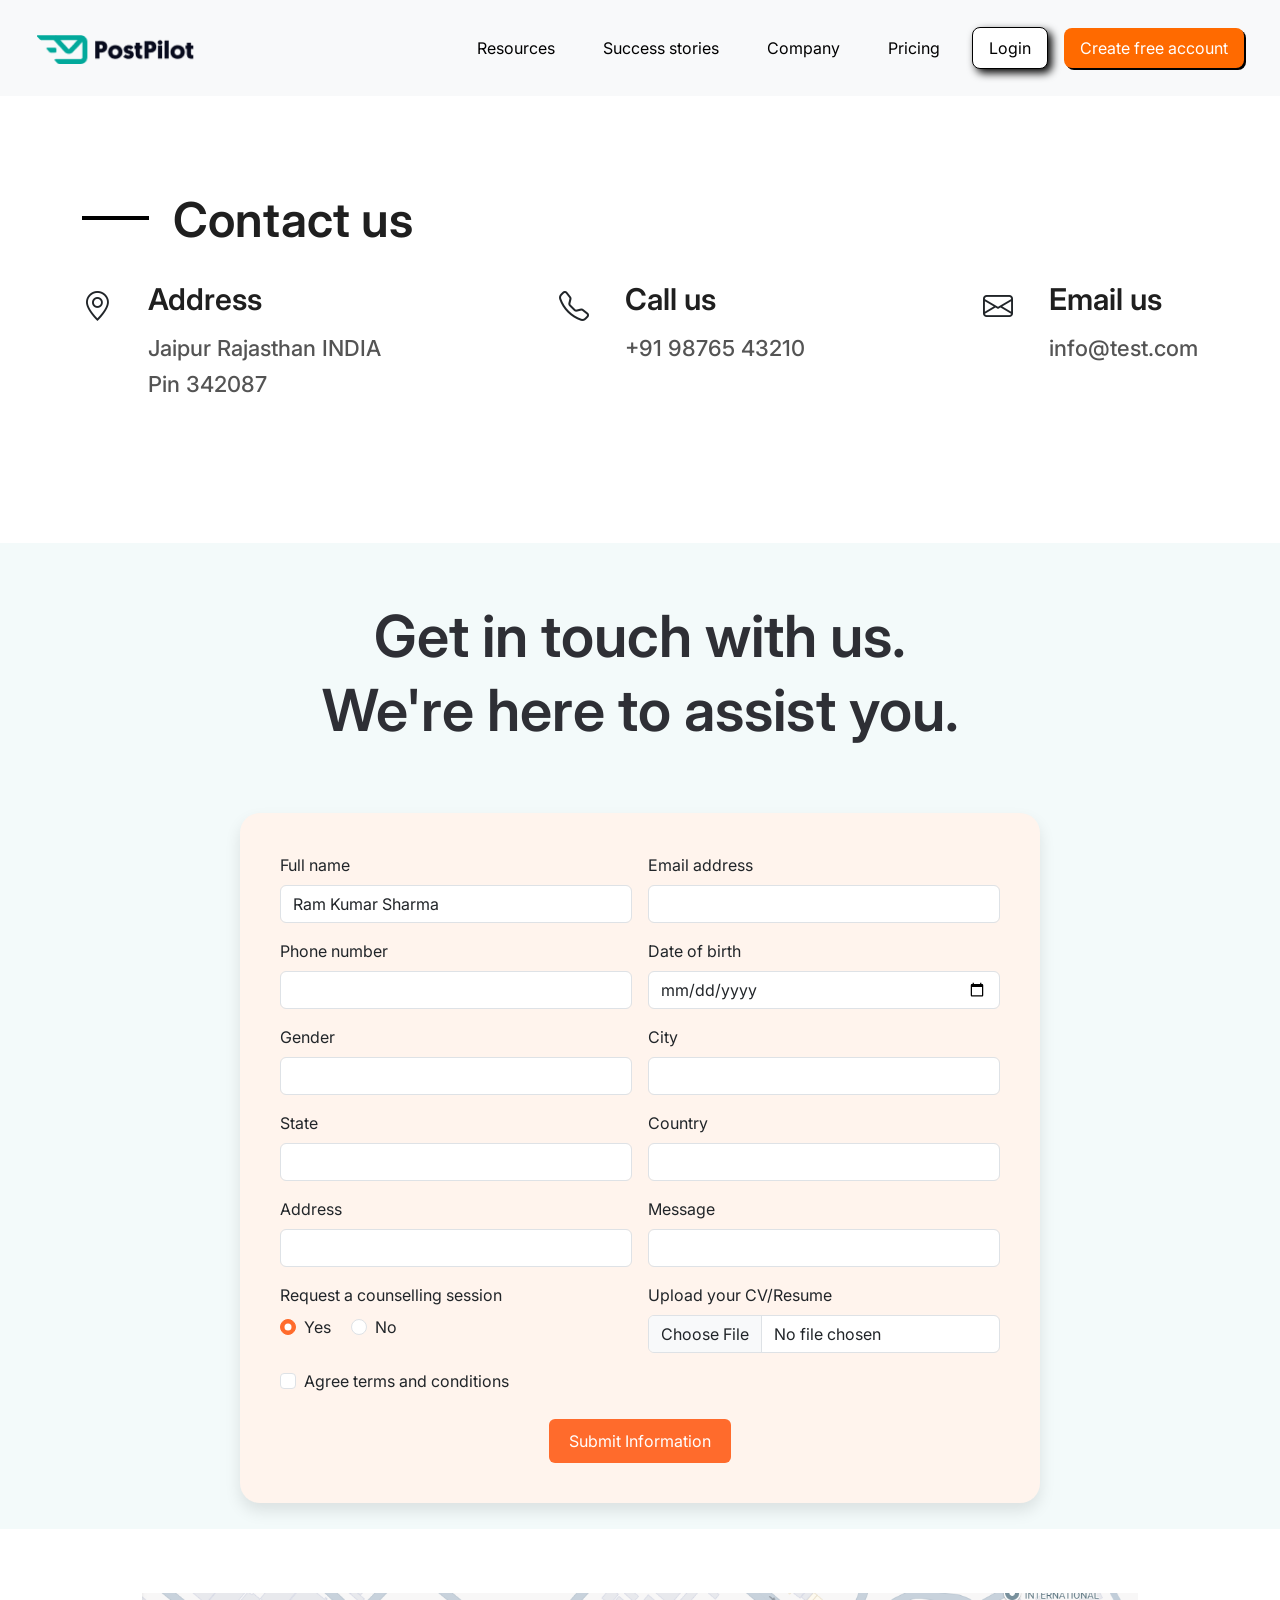
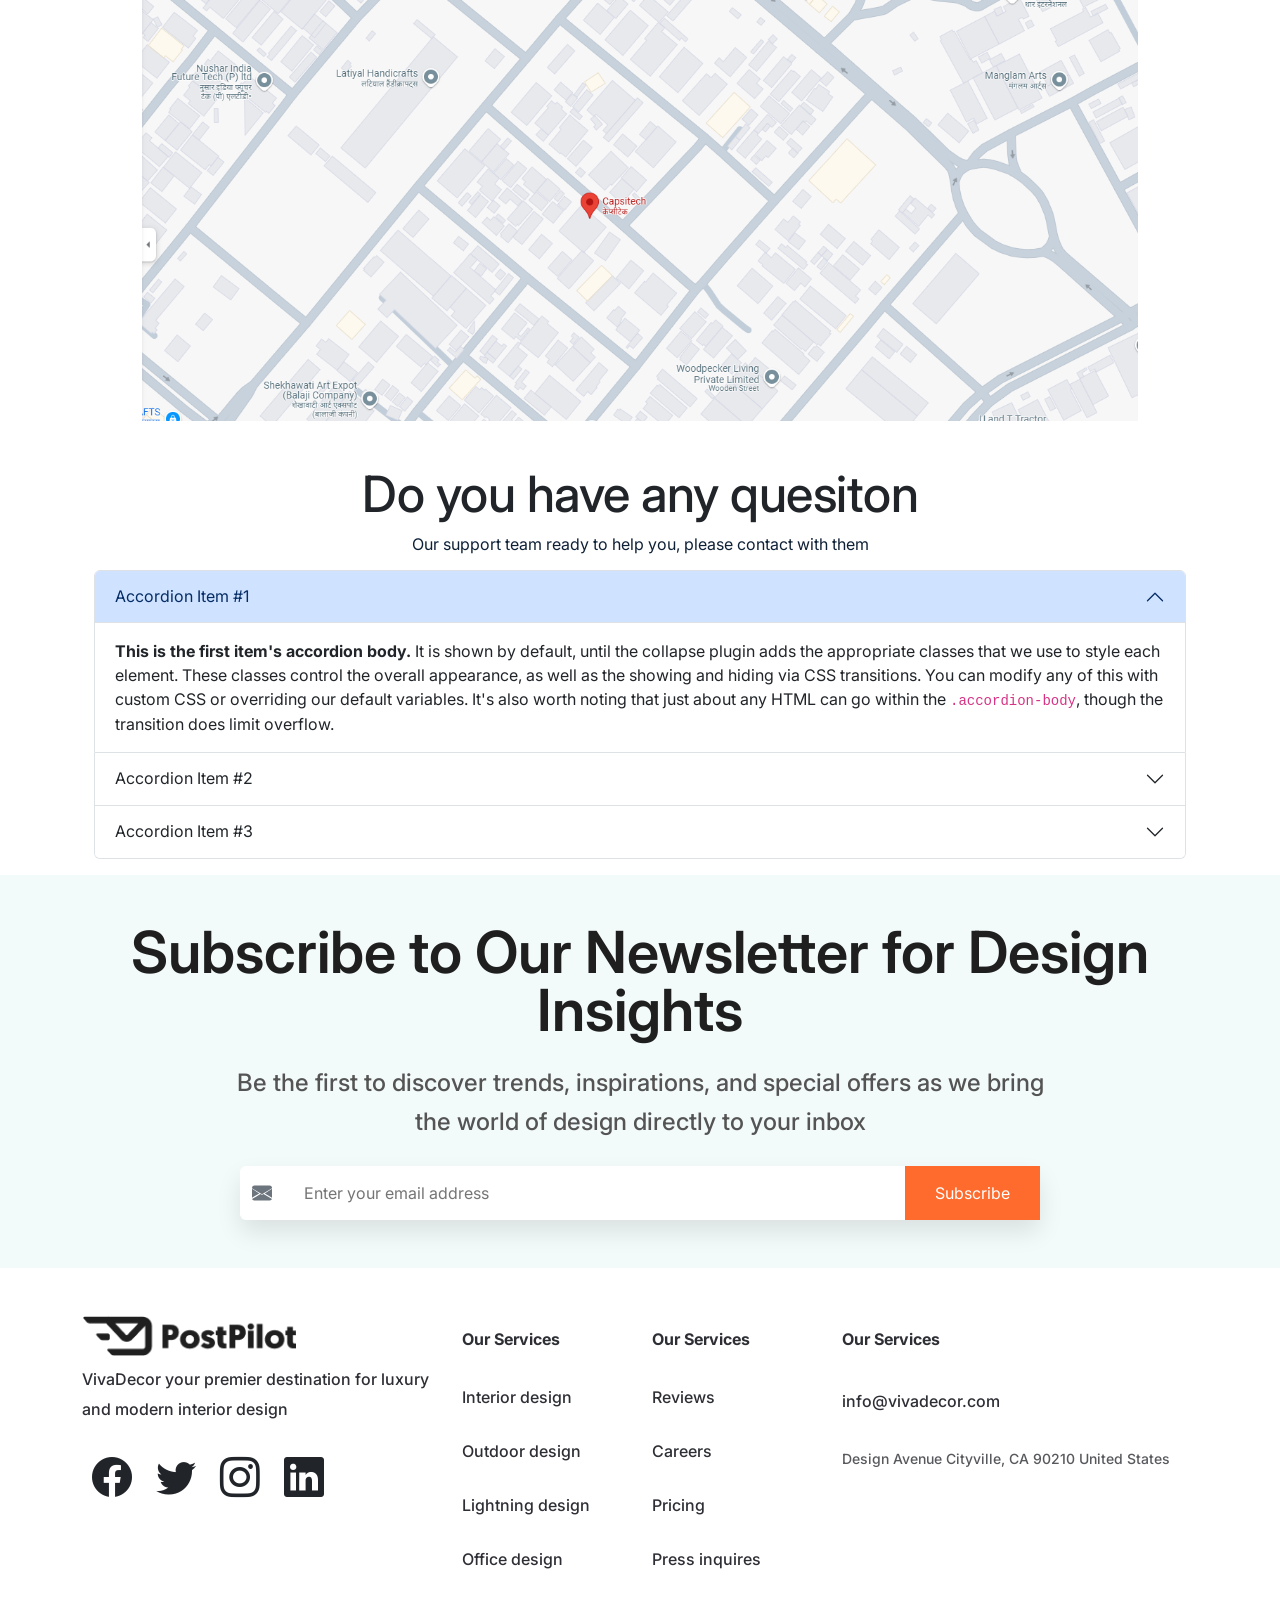
==== capsitech/contactus.html @ fbbdaf1c "Add files via upload" ====
<!DOCTYPE html>
<html lang="en">
<head>
    <meta charset="UTF-8">
    <meta name="viewport" content="width=device-width, initial-scale=1.0">
    <title>Contact Us</title>
    <link href="https://cdn.jsdelivr.net/npm/bootstrap@5.3.5/dist/css/bootstrap.min.css" rel="stylesheet">
    <script src="https://cdn.jsdelivr.net/npm/bootstrap@5.3.5/dist/js/bootstrap.bundle.min.js"></script>
    <link rel="stylesheet" href="https://cdn.jsdelivr.net/npm/bootstrap-icons@1.11.3/font/bootstrap-icons.min.css">
    <link rel="stylesheet" href="./style.css">
    <link rel="stylesheet" href="./contactstyle.css">
    <style>
      
    </style>
</head>
<body>
  <nav class="navbar navbar-expand-lg navbar-light bg-light px-4 py-4">
    <div class="container-fluid">
      <a class="navbar-brand" href="#">
        <img src="./task1/images/logo.png" alt="Logo">
      </a>
      <button class="navbar-toggler" type="button" data-bs-toggle="collapse" data-bs-target="#navbarSupportedContent"
        aria-controls="navbarSupportedContent" aria-expanded="false" aria-label="Toggle navigation">
        <span class="navbar-toggler-icon"></span>
      </button>
  
      <div class="collapse navbar-collapse" id="navbarSupportedContent">
        <div class="ms-auto d-flex flex-column flex-md-row align-items-center gap-3">
          <div class="d-flex flex-column flex-md-row align-items-center gap-3">
            <a href="#" class="nav-link-custom">Resources</a>
            <a href="#" class="nav-link-custom">Success stories</a>
            <a href="#" class="nav-link-custom">Company</a>
            <a href="#" class="nav-link-custom">Pricing</a>
          </div>
          <div class="d-flex flex-column flex-md-row align-items-center gap-2">
            <button class="btn-login">Login</button>
            <button class="btn-create-account">Create free account</button>
          </div>
        </div>
      </div>
    </div>
  </nav>
  <section class="sectionc-1">
        <div class="container">
            <div class="d-flex">
                <p class="text1-sectionc1 longline px-3"></p>
                <p class="text1-sectionc1 px-4">Contact us</p>
            </div>
            <div class="d-md-flex justify-content-between align-items-start my-4 flex-md-row flex-column">
  
              <div class="d-flex align-items-start mb-4 mb-md-0">
                <div>
                  <i class="bi bi-geo-alt c-icon me-3"></i>
                </div>
                <div>
                  <p class="text2-sectionc1">Address</p>
                  <p class="text3-sectionc1">
                    Jaipur Rajasthan INDIA<br>
                    Pin 342087
                  </p>
                </div>
              </div>
            
              <div class="d-flex align-items-start mb-4 mb-md-0">
                <div>
                  <i class="bi bi-telephone c-icon me-3"></i>
                </div>
                <div>
                  <p class="text2-sectionc1">Call us</p>
                  <p class="text3-sectionc1">+91 98765 43210</p>
                </div>
              </div>
            
              <div class="d-flex align-items-start">
                <div>
                  <i class="bi bi-envelope c-icon me-3"></i>
                </div>
                <div>
                  <p class="text2-sectionc1">Email us</p>
                  <p class="text3-sectionc1">info@test.com</p>
                </div>
              </div>
            
            </div>
            
        </div>
  </section>
  <section class="sectionc-2 py-3">
    <div class="py-5">
      <p class="text-center text1-sectionc2">Get in touch with us.</p>      
      <p class="text-center text1-sectionc2">We're here to assist you.</p>
    </div>
    <div class="form-container">
      <form>
        <div class="row g-3">
          <div class="col-md-6">
            <label for="fullName" class="form-label">Full name</label>
            <input type="text" class="form-control" id="fullName" value="Ram Kumar Sharma">
          </div>
          <div class="col-md-6">
            <label for="email" class="form-label">Email address</label>
            <input type="email" class="form-control" id="email">
          </div>
          <div class="col-md-6">
            <label for="phone" class="form-label">Phone number</label>
            <input type="tel" class="form-control" id="phone">
          </div>
          <div class="col-md-6">
            <label for="dob" class="form-label">Date of birth</label>
            <input type="date" class="form-control" id="dob">
          </div>
          <div class="col-md-6">
            <label for="gender" class="form-label">Gender</label>
            <input type="text" class="form-control" id="gender">
          </div>
          <div class="col-md-6">
            <label for="city" class="form-label">City</label>
            <input type="text" class="form-control" id="city">
          </div>
          <div class="col-md-6">
            <label for="state" class="form-label">State</label>
            <input type="text" class="form-control" id="state">
          </div>
          <div class="col-md-6">
            <label for="country" class="form-label">Country</label>
            <input type="text" class="form-control" id="country">
          </div>
          <div class="col-md-6">
            <label for="address" class="form-label">Address</label>
            <input type="text" class="form-control" id="address">
          </div>
          <div class="col-md-6">
            <label for="message" class="form-label">Message</label>
            <input type="text" class="form-control" id="message">
          </div>
          <div class="col-md-6">
            <label class="form-label d-block">Request a counselling session</label>
            <div class="form-check form-check-inline">
              <input class="form-check-input" type="radio" name="session" id="yes" value="yes" checked>
              <label class="form-check-label" for="yes">Yes</label>
            </div>
            <div class="form-check form-check-inline">
              <input class="form-check-input" type="radio" name="session" id="no" value="no">
              <label class="form-check-label" for="no">No</label>
            </div>
          </div>
          <div class="col-md-6">
            <label for="resume" class="form-label">Upload your CV/Resume</label>
            <input type="file" class="form-control" id="resume">
          </div>
          <div class="col-12">
            <div class="form-check">
              <input class="form-check-input" type="checkbox" id="terms">
              <label class="form-check-label" for="terms">
                Agree terms and conditions
              </label>
            </div>
          </div>
          <div class="col-12 text-center mt-4">
            <button type="submit" class="btn btn-submit">Submit Information</button>
          </div>
        </div>
      </form>
    </div>
  </section>
  <section class="sectionc-3 py-3">
    <div class="container">
      <div class="container-md">
        <img src="./task1/images/c-s2-1.png" class="img-fluid px-md-5 py-md-5">
      </div>
      <div class="container">
        <div>
          <h2 class="text1-sectionc3 text-center">Do you have any quesiton</h2>
          <h4 class="text2-sectionc3 text-center">Our support team ready to help you, please contact with them</h4>
        </div>

        <div class="accordion" id="accordionExample">
          <div class="accordion-item">
            <h2 class="accordion-header" id="headingOne">
              <button class="accordion-button" type="button" data-bs-toggle="collapse" data-bs-target="#collapseOne" aria-expanded="true" aria-controls="collapseOne">
                Accordion Item #1
              </button>
            </h2>
            <div id="collapseOne" class="accordion-collapse collapse show" aria-labelledby="headingOne" data-bs-parent="#accordionExample">
              <div class="accordion-body">
                <strong>This is the first item's accordion body.</strong> It is shown by default, until the collapse plugin adds the appropriate classes that we use to style each element. These classes control the overall appearance, as well as the showing and hiding via CSS transitions. You can modify any of this with custom CSS or overriding our default variables. It's also worth noting that just about any HTML can go within the <code>.accordion-body</code>, though the transition does limit overflow.
              </div>
            </div>
          </div>
          <div class="accordion-item">
            <h2 class="accordion-header" id="headingTwo">
              <button class="accordion-button collapsed" type="button" data-bs-toggle="collapse" data-bs-target="#collapseTwo" aria-expanded="false" aria-controls="collapseTwo">
                Accordion Item #2
              </button>
            </h2>
            <div id="collapseTwo" class="accordion-collapse collapse" aria-labelledby="headingTwo" data-bs-parent="#accordionExample">
              <div class="accordion-body">
                <strong>This is the second item's accordion body.</strong> It is hidden by default, until the collapse plugin adds the appropriate classes that we use to style each element. These classes control the overall appearance, as well as the showing and hiding via CSS transitions. You can modify any of this with custom CSS or overriding our default variables. It's also worth noting that just about any HTML can go within the <code>.accordion-body</code>, though the transition does limit overflow.
              </div>
            </div>
          </div>
          <div class="accordion-item">
            <h2 class="accordion-header" id="headingThree">
              <button class="accordion-button collapsed" type="button" data-bs-toggle="collapse" data-bs-target="#collapseThree" aria-expanded="false" aria-controls="collapseThree">
                Accordion Item #3
              </button>
            </h2>
            <div id="collapseThree" class="accordion-collapse collapse" aria-labelledby="headingThree" data-bs-parent="#accordionExample">
              <div class="accordion-body">
                <strong>This is the third item's accordion body.</strong> It is hidden by default, until the collapse plugin adds the appropriate classes that we use to style each element. These classes control the overall appearance, as well as the showing and hiding via CSS transitions. You can modify any of this with custom CSS or overriding our default variables. It's also worth noting that just about any HTML can go within the <code>.accordion-body</code>, though the transition does limit overflow.
              </div>
            </div>
          </div>
        </div>
      </div>
    </div>
  </section>
  <section class="sectionc-4 py-5">
    <div class="container d-flex align-items-center flex-column">
      <h2 class="text1-sectionc4 text-center px-md-5">Subscribe to Our Newsletter for Design Insights</h2>
      <h4 class="text2-sectionc4 text-center py-3">Be the first to discover trends, inspirations, and special offers as we bring the world of design directly to your inbox</h4>
      <form class="newsletter-form">
        <span class="input-group-text bg-white border-0">
          <svg xmlns="http://www.w3.org/2000/svg" width="20" height="20" fill="#6c757d" class="bi bi-envelope" viewBox="0 0 16 16">
            <path d="M0 4a2 2 0 0 1 2-2h12a2 2 0 0 1 2 2v.217l-8 4.8-8-4.8V4z"/>
            <path d="M0 4.697v7.104l5.803-3.48L0 4.697zM6.761 8.83l-6.761 4.062A2 2 0 0 0 2 14h12a2 2 0 0 0 1.999-1.108L9.239 8.83l-.722.433a1 1 0 0 1-1.034 0l-.722-.433zM16 4.697l-5.803 3.624L16 11.801V4.697z"/>
          </svg>
        </span>
        <input type="email" placeholder="Enter your email address" required>
        <button type="submit">Subscribe</button>
      </form>
    </div>
  </section>
  <section class="section9 py-5">
    <div class="container">
      <div class="row justify-content-around ">
        <div class="col-md-4  text-md-left">
          <img src="./task1/images/c-footer-logo.png" width="60%">
          <p class="text2-section9 py-2">VivaDecor your premier destination for luxury and modern interior design</p>
          <div>
            <i class="bi bi-facebook c-logo-size"></i>
            <i class="bi bi-twitter c-logo-size"></i>
            <i class="bi bi-instagram c-logo-size"></i>
            <i class="bi bi-linkedin c-logo-size"></i>
          </div>
        </div>
        <div class="col-md-2  text-md-left">
          <p class="text2-section9 py-2"><b>Our Services</b></p>
          <p class="text2-section9 py-1">Interior design</p>
          <p class="text2-section9 py-1">Outdoor design</p>
          <p class="text2-section9 py-1">Lightning design</p>
          <p class="text2-section9 py-1">Office design</p>
        </div>
        <div class="col-md-2  text-md-left">
          <p class="text2-section9 py-2"><b>Our Services</b></p>
          <p class="text2-section9 py-1">Reviews</p>
          <p class="text2-section9 py-1">Careers</p>
          <p class="text2-section9 py-1">Pricing</p>
          <p class="text2-section9 py-1">Press inquires</p>
        </div>
        <div class="col-md-4  text-md-left">
          <p class="text2-section9 py-2"><b>Our Services</b></p>
          <p class="text2-section9 py-2">info@vivadecor.com</p>
          <p class="text1-section9 py-2">Design Avenue Cityville, CA 90210 United States</p>
        </div>
      </div>
    </div>
  </section>
</body>
</html>
---- capsitech/style.css ----
@import url('https://fonts.googleapis.com/css2?family=Covered+By+Your+Grace&family=Inter:ital,opsz,wght@0,14..32,100..900;1,14..32,100..900&family=Poppins:ital,wght@0,100;0,200;0,300;0,400;0,500;0,600;0,700;0,800;0,900;1,100;1,200;1,300;1,400;1,500;1,600;1,700;1,800;1,900&family=Roboto:ital,wght@0,100..900;1,100..900&display=swap');
      .nav-link-custom {
        color: black;
        text-decoration: none;
        padding-left: 16px;
        padding-right: 16px;
        padding-top: 12px;
        padding-bottom: 12px;
        
      }
      *{
        font-family: Inter;
      }
      .btn-login {
        border: 1px solid black;
        padding-left: 16px;
        padding-right: 16px;
        padding-top: 8px;
        padding-bottom: 8px;
        background-color: white;
        margin-right: 8px;
        border-radius: 8px;
        box-shadow: 4px 4px 8px rgba(0, 0, 0, 1)
      }
      .btn-create-account {
        background-color: #ff6a00;
        color: white;
        padding-left: 16px;
        padding-right: 16px;
        padding-top: 8px;
        padding-bottom: 8px;
        border-radius: 8px;
        border: none;
        box-shadow: 2px 2px 0px black;
      }
      .navbar-brand img {
        height: 30px;
      }
      .landing-section{
        background-color: #E0F8F2;
        padding-top:100px;
      }
      .landing-p{
        font-family: Inter;
        font-weight: 700;
        font-size: 72px;
        line-height: 96px;
        letter-spacing: 0%;
        vertical-align: middle;
      }
      .text-landing{
        font-family: Inter;
        font-weight: 500;
        font-size: 20px;
        line-height: 34px;
        letter-spacing: 0%;
        vertical-align: middle;

      }
      .text-fav{
        font-family: Covered By Your Grace;
        font-weight: 0;
        font-size: 72px;
        color: #009387;
        line-height: 96px;
        letter-spacing: 0%;
        vertical-align: middle;
      }
      .landing-image img {
        max-width: 100%;
      }
      .btn-tryit{
        width: 200.046875;
        height: 64;
        padding-top: 22px;
        padding-right: 66.05px;
        padding-bottom: 22px;
        padding-left: 65px;
        border-radius: 15px;
        border-width: 2px;
        background-color: #ff6a00;
        color: white;
      }
      .rating-clr{
        color: #FDC639;
      }
      .trusted-section{
        padding-top: 100px;
        padding-bottom: 100px;
      }
      .text-t{
        font-family: Inter;
        font-weight: 700;
        font-size: 63px;
        line-height: 76px;
        letter-spacing: -2px;
        text-align: center;
        vertical-align: middle;

      }
      @media (max-width:600px) {
        .text-t{
          font-size: 40px;
        }
        .landing-p{
          font-size: 40px;
        }
      }
      .section-2a{
        background-color: #F3FAFA;
        padding-bottom: 100px;
      }
      .text-section2a{
        font-family: Inter;
        font-weight: 700;
        font-size: 63px;
        line-height: 75px;
        letter-spacing: -2px;
        text-align: center;
        vertical-align: middle;

      }
      .section-3{
        background-color: #FDF3EA;
        padding: 100px 0;
      }
      .text-section3{
        font-family: Inter;
        font-weight: 700;
        font-size: 60px;
        line-height: 70px;
        letter-spacing: -4px;
        vertical-align: middle;
        padding-top:100px;
      }
      .text-s3{
        font-family: Roboto;
        font-weight: 400;
        font-size:20px;
        line-height: 22px;
        letter-spacing: 0%;
        vertical-align: middle;
      }
      .border-div{
        border: solid;
        border-color: #D1C7BE;
        padding: 30px;
        border-radius: 15px;
        margin-top: 30px;
      }
      .desig-s3{
        color: #D1C7BE;
        vertical-align: middle;
        margin: 0;
      }
      .text-fav2{
        font-family: Covered By Your Grace;
        font-weight: 400;
        font-size: 70px;
        line-height: 100px;
        letter-spacing: -4px;
        text-align: center;
        vertical-align: middle;
        color:#009387;
      }
      .gr-1{
        background-color: #FDF3EA;
      }
      .gr-2{
        background-color: #E0F8F2;
      }
      .gr-3{
        background-color: #EEECFF;
      }
      .gr-4{
        background-color: #D9F2F7;
      }
      .gr-5{
        background-color: #FAEDED;
      }
      .gr-6{
        background-color: #F1F1F1;
      }
      .gr-1, .gr-2, .gr-3, .gr-4, .gr-5, .gr-6 {
        padding-left: 15px;
        padding-right: 15px;
      }
      .section-4{
        padding-bottom: 100px;
      }      
      .text1-section4{
        font-family: Inter;
        font-weight: 700;
        font-size: 28px;
        line-height: 36px;
        letter-spacing: 0%;
        text-align: center;
        vertical-align: middle;

      }
      .text2-section4{
        font-family: Inter;
        font-weight: 500;
        font-size: 16px;
        line-height: 30px;
        letter-spacing: 0%;
        text-align: center;
        vertical-align: middle;

      }
      .section-5{
        background-color: #E3F8F8;
        padding: 100px 0;
      }
      .text-section5{
        font-family: Inter;
        font-weight: 700;
        font-size: 60px;
        line-height: 76px;
        letter-spacing: -2px;
        text-align: center;
        vertical-align: middle;

      }
      

    .step-box {
      padding: 2rem;
      margin: 3rem auto;
    }

    .step {
      display: flex;
      align-items: center;
      margin-bottom: 1.5rem;
      color: #a5a5a5;
      font-weight: bold;
    }

    .step-number {
      width: 40px;
      font-style: italic;
      color: #a5a5a5;
    }
    .step-title{
      font-size: 36px;
      padding-left: 60px;
      vertical-align: center;
    }
    .step-content {
      flex: 1;
    }

    .active .step-number {
      color: #00aa88;
    }

    .active .step-title {
      color: #000;
      font-weight: bold;
    }

    .step-description {
      color: #58595D;
      padding-left: 60px;
      font-family: Inter;
      font-weight: 500;
      font-size: 20px;
      line-height: 34px;
      letter-spacing: 0%;
      vertical-align: middle;

    }

    .vertical-line {
      border-left: 2px solid #000;
      height: 20px;
      margin-right: 8px;
      margin-top: 4px;
    }
    .text-fav3{
      font-family: Covered By Your Grace;
      color: #00938766;
      font-size: 48px;
    }
    .section5-profile{
      width: 64px;
      height: 64px;
      border-radius: 100px;
      object-fit: contain;
    }
    .section5-name{
      color:#2E2F35;
      font-family: Inter;
      font-weight: 500;
      font-size: 15px;
      line-height: 18px;
      letter-spacing: 0%;
      vertical-align: middle;

    }
    .section5-username{
      color: #58595D;
      font-family: Inter;
      font-weight: 500;
      font-size: 14px;
      line-height: 22px;
      letter-spacing: 0%;
      vertical-align: middle;

    }
    .section5-flex{
      /* min-width: 500px;
      max-width: 600px; */
      border:solid;
      border-color: #2E2F35;
      border-radius: 10px;
      
    }
    .twitter-logo{
      font-size: 30px;
    }
    .section5-carddes{
      max-width: 300px;
      color: #58595D;
      font-family: Inter;
      font-weight: 500;
      font-size: 16px;
      line-height: 30px;
      letter-spacing: 0%;
      vertical-align: middle;

    }
    .section6{
      background-color: #EEECFF;
      padding: 100px 0;
    }
    .text-section6{
      font-family: Inter;
      font-weight: 700;
      font-size: 57px;
      line-height: 66px;
      letter-spacing: -2px;
      vertical-align: middle;

    }
    .text2-section6{
      font-family: Inter;
      font-weight: 500;
      font-size: 15px;
      line-height: 24px;
      letter-spacing: 0%;
      vertical-align: middle;
      color: #58595D;

    }
    .section6-number{
      font-family: Inter;
      font-weight: 700;
      font-size: 34px;
      line-height: 30px;
      letter-spacing: -1px;
      vertical-align: middle;
      color:#2E2F35;
    }
    .section6-numbertext{
      font-family: Inter;
      font-weight: 500;
      font-size: 14px;
      line-height: 22px;
      letter-spacing: 0%;
      vertical-align: middle;
      color: #58595D;
    }
    .section7{
      background-color: #FF6D2C;
      color: #FFFFFF;
    }
    .section7-text1{
      font-family: Inter;
      font-weight: 700;
      font-size: 81px;
      line-height: 96px;
      letter-spacing: 0%;
      vertical-align: middle;
      color: #FFFFFF;
    }
    .section8{
      background-color: #F3FAFA;
      padding: 100px 0;
    }
    .text-section8{
      font-family: Inter;
      font-weight: 700;
      font-size: 68px;
      line-height: 76px;
      letter-spacing: -2px;
      text-align: center;
      vertical-align: middle;
      color: #2E2F35;
    }
    .rating-clr2{
      color: #FFFFFF;
    }
    .custom-card {
      width: 20rem;
      border: none;
    }
    
    .custom-img {
      width: 100%;
      height: 200px; 
      object-fit: cover;
    }
    .card-text-custom{
      font-family: Inter;
      font-weight: 700;
      font-size: 20px;
      line-height: 36px;
      letter-spacing: 0%;
      vertical-align: middle;

    }
    .section9{
      margin-bottom: 0px;
    }
    .text1-section9{
      font-family: Inter;
      font-weight: 500;
      font-size: 14px;
      line-height: 22px;
      letter-spacing: 0%;
      vertical-align: middle;
      color: #58595D;
    }
    .text2-section9{
      font-family: Inter;
      font-weight: 500;
      font-size: 16px;
      line-height: 30px;
      letter-spacing: 0%;
      vertical-align: middle;
      color: #2E2F35;
    }
    .section9-footer{
      padding-bottom: 0px;
      padding-top: 70px;
    }
---- capsitech/contactstyle.css ----
.sectionc-1{
    padding: 100px 0;
}
.text1-sectionc1{
    font-family: Inter;
    font-weight: 600;
    font-size: 48px;
    line-height: 100%;
    letter-spacing: 0%;
    color: #1F1F1F;
}
.longline{
    display: block;
  width: 6%;
  border-bottom: 4px solid #000; 
  margin: 20px 0; 
  height: 1px; 
  content: "";
}
.text2-sectionc1{
    font-family: Inter;
    font-weight: 600;
    font-size: 30px;
    line-height: 100%;
    letter-spacing: 0%;
    color: #1F1F1F;
}
.text3-sectionc1{
    font-family: Inter;
    font-weight: 500;
    font-size: 22px;
    line-height: 165%;
    letter-spacing: 0%;
    color: #545454;
}
.c-icon{
    font-size: 30px;
    padding-right: 20px;
}
.sectionc-2{
    background-color: #F3FAFA;
}
.text1-sectionc2{
    font-family: Inter;
    font-weight: 600;
    font-size: 58px;
    line-height: 100%;
    letter-spacing: 0%;
    text-align: center;
    color: #2E2F35;

}

.form-container {
    background-color: #fff4ed;
    border-radius: 20px;
    padding: 40px;
    max-width: 800px;
    margin: 10px auto;
    box-shadow: 0 8px 16px rgba(0,0,0,0.1);
}
  .form-check-input:checked {
    background-color: #ff6b2c;
    border-color: #ff6b2c;
  }
  .btn-submit {
    background-color: #ff6b2c;
    color: white;
    border: none;
    padding: 10px 20px;
  }
  .btn-submit:hover {
    background-color: #e65a1f;
  }

.text1-sectionc3{
    font-family: Inter;
    font-weight: 500;
    font-size: 50px;
    line-height: 50px;
    letter-spacing: -0.5px;
    text-align: center;

}
.text2-sectionc3{
    font-family: Inter;
    font-weight: 400;
    font-size: 16px;
    line-height: 35px;
    letter-spacing: 0px;
    text-align: center;
    color: #0F2137;
}





.sectionc-4{
    background-color: #F3FAFA;
}
.text1-sectionc4{
    font-family: Inter;
    font-weight: 600;
    font-size: 58px;
    line-height: 100%;
    letter-spacing: 0%;
    text-align: center;
    color: #1F1F1F;
}
.text2-sectionc4{
    font-family: Inter;
    font-weight: 500;
    font-size: 24px;
    line-height: 165%;
    letter-spacing: 0%;
    text-align: center;
    padding-left: 150px;
    padding-right: 150px;
    color: #545454;
}
@media (max-width:800px) {
    .text2-sectionc4{
        padding-left: 0px;
        padding-right: 0px;
    }
}

  .newsletter-form {
    min-width: 800px; 
    box-shadow: 0px 12px 24px rgba(0, 0, 0, 0.1);
    border-radius: 8px;
    background-color: white;
    display: flex;
  }
  @media (max-width: 576px) {
    .newsletter-form-inner {
      flex-direction: column;
      align-items: stretch;
    }
    .newsletter-form{
        display: block;
        min-width: auto;
    }
    .newsletter-form button {
      width: 100%;
      border-top: 1px solid #ddd;
      border-radius: 0 0 8px 8px;
    }
  }
  .newsletter-form input {
    border: none;
    padding: 15px 20px;
    flex: 1;
  }

  .newsletter-form input:focus {
    outline: none;
    box-shadow: none;
  }

  .newsletter-form button {
    background-color: #ff6b2c;
    color: white;
    border: none;
    padding: 15px 30px;
  }

  .newsletter-form button:hover {
    background-color: #e55a1f;
  }

  .section9{
    margin-bottom: 0px;
  }
  .text1-section9{
    font-family: Inter;
    font-weight: 500;
    font-size: 14px;
    line-height: 22px;
    letter-spacing: 0%;
    vertical-align: middle;
    color: #58595D;
  }
  .text2-section9{
    font-family: Inter;
    font-weight: 500;
    font-size: 16px;
    line-height: 30px;
    letter-spacing: 0%;
    vertical-align: middle;
    color: #2E2F35;
  }
  .section9-footer{
    padding-bottom: 0px;
    padding-top: 70px;
  }
  .c-logo-size{
    font-size: 40px;
    padding: 0px 10px;
  }
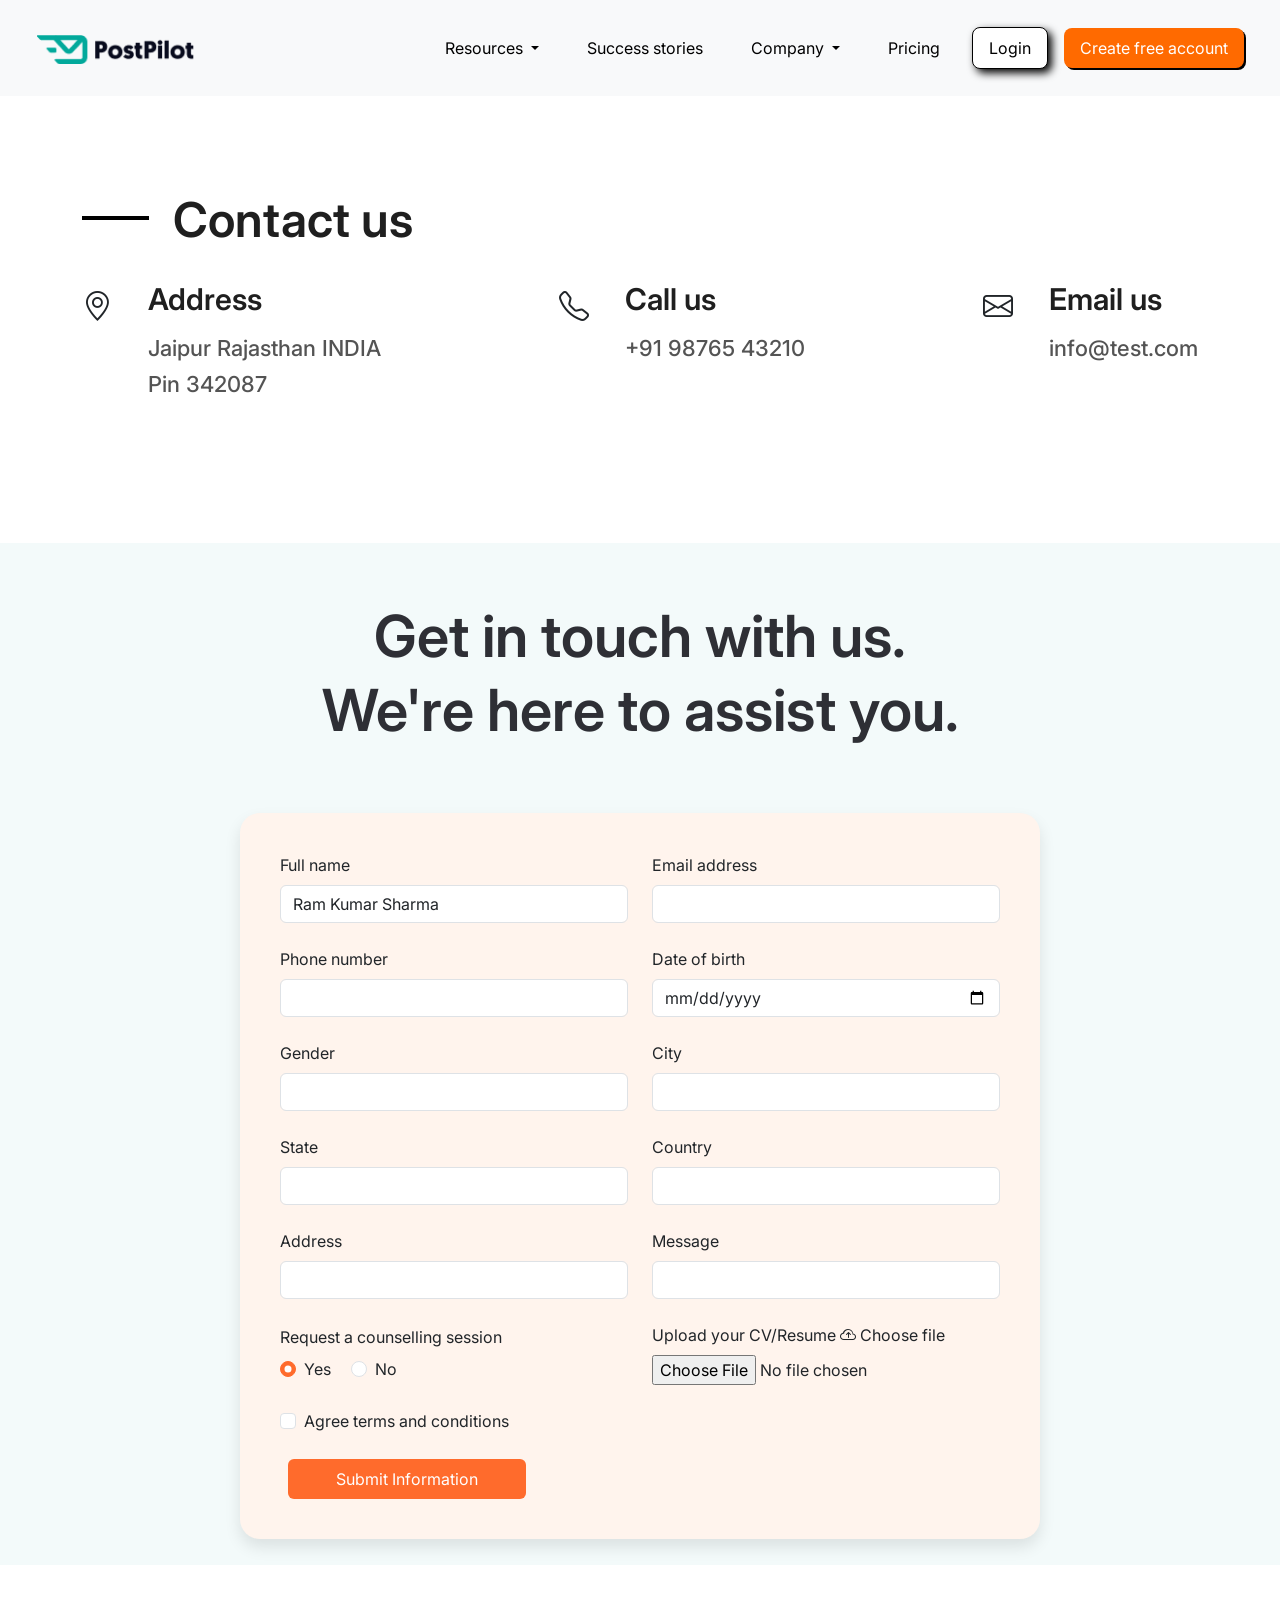
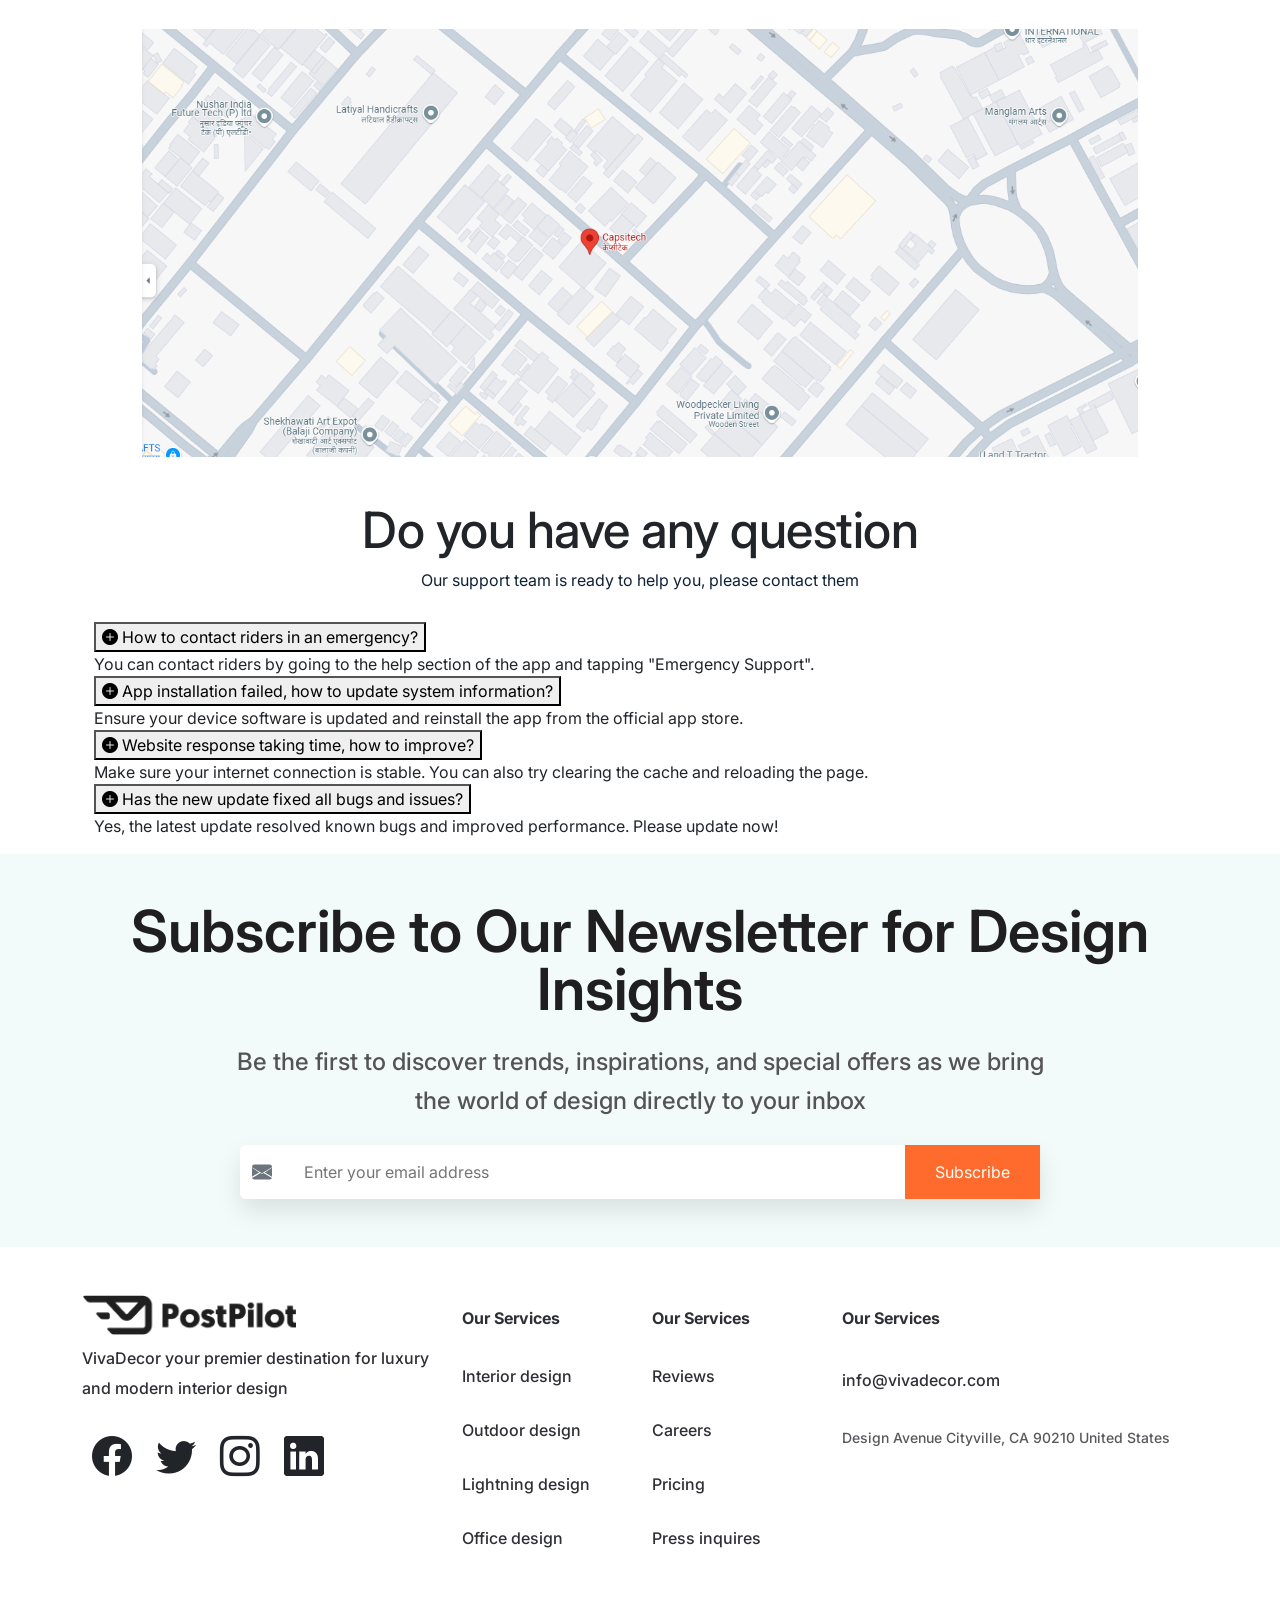
==== commit 5c866aa1: "Update contactus.html" ====
--- a/capsitech/contactus.html
+++ b/capsitech/contactus.html
@@ -27,11 +27,35 @@
       <div class="collapse navbar-collapse" id="navbarSupportedContent">
         <div class="ms-auto d-flex flex-column flex-md-row align-items-center gap-3">
           <div class="d-flex flex-column flex-md-row align-items-center gap-3">
-            <a href="#" class="nav-link-custom">Resources</a>
+  
+           
+            <div class="dropdown">
+              <a class="nav-link-custom dropdown-toggle" href="#" role="button" data-bs-toggle="dropdown" aria-expanded="false">
+                Resources
+              </a>
+              <ul class="dropdown-menu">
+                <li><a class="dropdown-item" href="#">Blog</a></li>
+                <li><a class="dropdown-item" href="#">Help Center</a></li>
+                <li><a class="dropdown-item" href="#">Guides</a></li>
+              </ul>
+            </div>
+  
             <a href="#" class="nav-link-custom">Success stories</a>
-            <a href="#" class="nav-link-custom">Company</a>
+  
+            <div class="dropdown">
+              <a class="nav-link-custom dropdown-toggle" href="#" role="button" data-bs-toggle="dropdown" aria-expanded="false">
+                Company
+              </a>
+              <ul class="dropdown-menu">
+                <li><a class="dropdown-item" href="#">About Us</a></li>
+                <li><a class="dropdown-item" href="#">Careers</a></li>
+                <li><a class="dropdown-item" href="./contactus.html">Contact</a></li>
+              </ul>
+            </div>
+  
             <a href="#" class="nav-link-custom">Pricing</a>
           </div>
+  
           <div class="d-flex flex-column flex-md-row align-items-center gap-2">
             <button class="btn-login">Login</button>
             <button class="btn-create-account">Create free account</button>
@@ -92,46 +116,46 @@
     </div>
     <div class="form-container">
       <form>
-        <div class="row g-3">
+        <div class="row g-4 align-items-center">
           <div class="col-md-6">
             <label for="fullName" class="form-label">Full name</label>
-            <input type="text" class="form-control" id="fullName" value="Ram Kumar Sharma">
+            <input type="text" class="form-control input-set" id="fullName" value="Ram Kumar Sharma">
           </div>
           <div class="col-md-6">
             <label for="email" class="form-label">Email address</label>
-            <input type="email" class="form-control" id="email">
+            <input type="email" class="form-control input-set" id="email">
           </div>
           <div class="col-md-6">
             <label for="phone" class="form-label">Phone number</label>
-            <input type="tel" class="form-control" id="phone">
+            <input type="tel" class="form-control input-set" id="phone">
           </div>
           <div class="col-md-6">
             <label for="dob" class="form-label">Date of birth</label>
-            <input type="date" class="form-control" id="dob">
+            <input type="date" class="form-control input-set" id="dob">
           </div>
           <div class="col-md-6">
             <label for="gender" class="form-label">Gender</label>
-            <input type="text" class="form-control" id="gender">
+            <input type="text" class="form-control input-set" id="gender">
           </div>
           <div class="col-md-6">
             <label for="city" class="form-label">City</label>
-            <input type="text" class="form-control" id="city">
+            <input type="text" class="form-control input-set" id="city">
           </div>
           <div class="col-md-6">
             <label for="state" class="form-label">State</label>
-            <input type="text" class="form-control" id="state">
+            <input type="text" class="form-control input-set" id="state">
           </div>
           <div class="col-md-6">
             <label for="country" class="form-label">Country</label>
-            <input type="text" class="form-control" id="country">
+            <input type="text" class="form-control input-set" id="country">
           </div>
           <div class="col-md-6">
             <label for="address" class="form-label">Address</label>
-            <input type="text" class="form-control" id="address">
+            <input type="text" class="form-control input-set" id="address">
           </div>
           <div class="col-md-6">
             <label for="message" class="form-label">Message</label>
-            <input type="text" class="form-control" id="message">
+            <input type="text" class="form-control input-set" id="message">
           </div>
           <div class="col-md-6">
             <label class="form-label d-block">Request a counselling session</label>
@@ -145,8 +169,13 @@
             </div>
           </div>
           <div class="col-md-6">
-            <label for="resume" class="form-label">Upload your CV/Resume</label>
-            <input type="file" class="form-control" id="resume">
+            <div class="upload-container">
+              <label for="cvUpload" class="form-label">Upload your CV/Resume</label>
+              <label for="cvUpload" class="custom-file-upload">
+                <i class="bi bi-cloud-arrow-up"></i> Choose file
+              </label>
+              <input type="file" id="cvUpload" name="cvUpload">
+            </div>
           </div>
           <div class="col-12">
             <div class="form-check">
@@ -156,8 +185,8 @@
               </label>
             </div>
           </div>
-          <div class="col-12 text-center mt-4">
-            <button type="submit" class="btn btn-submit">Submit Information</button>
+          <div class="col-12 mx-2 mt-4">
+            <button type="submit" class="btn btn-submit py-2 px-5 border-0">Submit Information</button>
           </div>
         </div>
       </form>
@@ -168,51 +197,55 @@
       <div class="container-md">
         <img src="./task1/images/c-s2-1.png" class="img-fluid px-md-5 py-md-5">
       </div>
-      <div class="container">
-        <div>
-          <h2 class="text1-sectionc3 text-center">Do you have any quesiton</h2>
-          <h4 class="text2-sectionc3 text-center">Our support team ready to help you, please contact with them</h4>
-        </div>
-
-        <div class="accordion" id="accordionExample">
-          <div class="accordion-item">
-            <h2 class="accordion-header" id="headingOne">
-              <button class="accordion-button" type="button" data-bs-toggle="collapse" data-bs-target="#collapseOne" aria-expanded="true" aria-controls="collapseOne">
-                Accordion Item #1
+      <div class="faq-section">
+        <div class="container text-center">
+          <h2 class="text1-sectionc3">Do you have any question</h2>
+          <p class="text2-sectionc3">Our support team is ready to help you, please contact them</p>
+      
+          <div class="faq-list text-start mx-auto mt-4">
+            <div class="faq-item">
+              <button class="faq-question">
+                <span class="icon"><i class="bi bi-plus-circle-fill"></i></span>
+                How to contact riders in an emergency?
               </button>
-            </h2>
-            <div id="collapseOne" class="accordion-collapse collapse show" aria-labelledby="headingOne" data-bs-parent="#accordionExample">
-              <div class="accordion-body">
-                <strong>This is the first item's accordion body.</strong> It is shown by default, until the collapse plugin adds the appropriate classes that we use to style each element. These classes control the overall appearance, as well as the showing and hiding via CSS transitions. You can modify any of this with custom CSS or overriding our default variables. It's also worth noting that just about any HTML can go within the <code>.accordion-body</code>, though the transition does limit overflow.
-              </div>
-            </div>
-          </div>
-          <div class="accordion-item">
-            <h2 class="accordion-header" id="headingTwo">
-              <button class="accordion-button collapsed" type="button" data-bs-toggle="collapse" data-bs-target="#collapseTwo" aria-expanded="false" aria-controls="collapseTwo">
-                Accordion Item #2
+              <div class="faq-answer">
+                You can contact riders by going to the help section of the app and tapping "Emergency Support".
+              </div>
+            </div>
+      
+            <div class="faq-item">
+              <button class="faq-question">
+                <span class="icon"><i class="bi bi-plus-circle-fill"></i></span>
+                App installation failed, how to update system information?
               </button>
-            </h2>
-            <div id="collapseTwo" class="accordion-collapse collapse" aria-labelledby="headingTwo" data-bs-parent="#accordionExample">
-              <div class="accordion-body">
-                <strong>This is the second item's accordion body.</strong> It is hidden by default, until the collapse plugin adds the appropriate classes that we use to style each element. These classes control the overall appearance, as well as the showing and hiding via CSS transitions. You can modify any of this with custom CSS or overriding our default variables. It's also worth noting that just about any HTML can go within the <code>.accordion-body</code>, though the transition does limit overflow.
-              </div>
-            </div>
-          </div>
-          <div class="accordion-item">
-            <h2 class="accordion-header" id="headingThree">
-              <button class="accordion-button collapsed" type="button" data-bs-toggle="collapse" data-bs-target="#collapseThree" aria-expanded="false" aria-controls="collapseThree">
-                Accordion Item #3
+              <div class="faq-answer">
+                Ensure your device software is updated and reinstall the app from the official app store.
+              </div>
+            </div>
+      
+            <div class="faq-item">
+              <button class="faq-question">
+                <span class="icon"><i class="bi bi-plus-circle-fill"></i></span>
+                Website response taking time, how to improve?
               </button>
-            </h2>
-            <div id="collapseThree" class="accordion-collapse collapse" aria-labelledby="headingThree" data-bs-parent="#accordionExample">
-              <div class="accordion-body">
-                <strong>This is the third item's accordion body.</strong> It is hidden by default, until the collapse plugin adds the appropriate classes that we use to style each element. These classes control the overall appearance, as well as the showing and hiding via CSS transitions. You can modify any of this with custom CSS or overriding our default variables. It's also worth noting that just about any HTML can go within the <code>.accordion-body</code>, though the transition does limit overflow.
+              <div class="faq-answer">
+                Make sure your internet connection is stable. You can also try clearing the cache and reloading the page.
+              </div>
+            </div>
+      
+            <div class="faq-item">
+              <button class="faq-question">
+                <span class="icon"><i class="bi bi-plus-circle-fill"></i></span>
+                Has the new update fixed all bugs and issues?
+              </button>
+              <div class="faq-answer">
+                Yes, the latest update resolved known bugs and improved performance. Please update now!
               </div>
             </div>
           </div>
         </div>
       </div>
+      
     </div>
   </section>
   <section class="sectionc-4 py-5">
@@ -266,5 +299,25 @@
       </div>
     </div>
   </section>
+  <script>
+    const questions = document.querySelectorAll('.faq-question');
+  
+    questions.forEach(q => {
+      q.addEventListener('click', () => {
+        const item = q.parentElement;
+        const icon = q.querySelector('.icon i');
+        item.classList.toggle('active');
+  
+        
+        if (item.classList.contains('active')) {
+          icon.classList.remove('bi-plus-circle-fill');
+          icon.classList.add('bi-dash-circle-fill');
+        } else {
+          icon.classList.remove('bi-dash-circle-fill');
+          icon.classList.add('bi-plus-circle-fill');
+        }
+      });
+    });
+  </script>
 </body>
-</html>+</html>
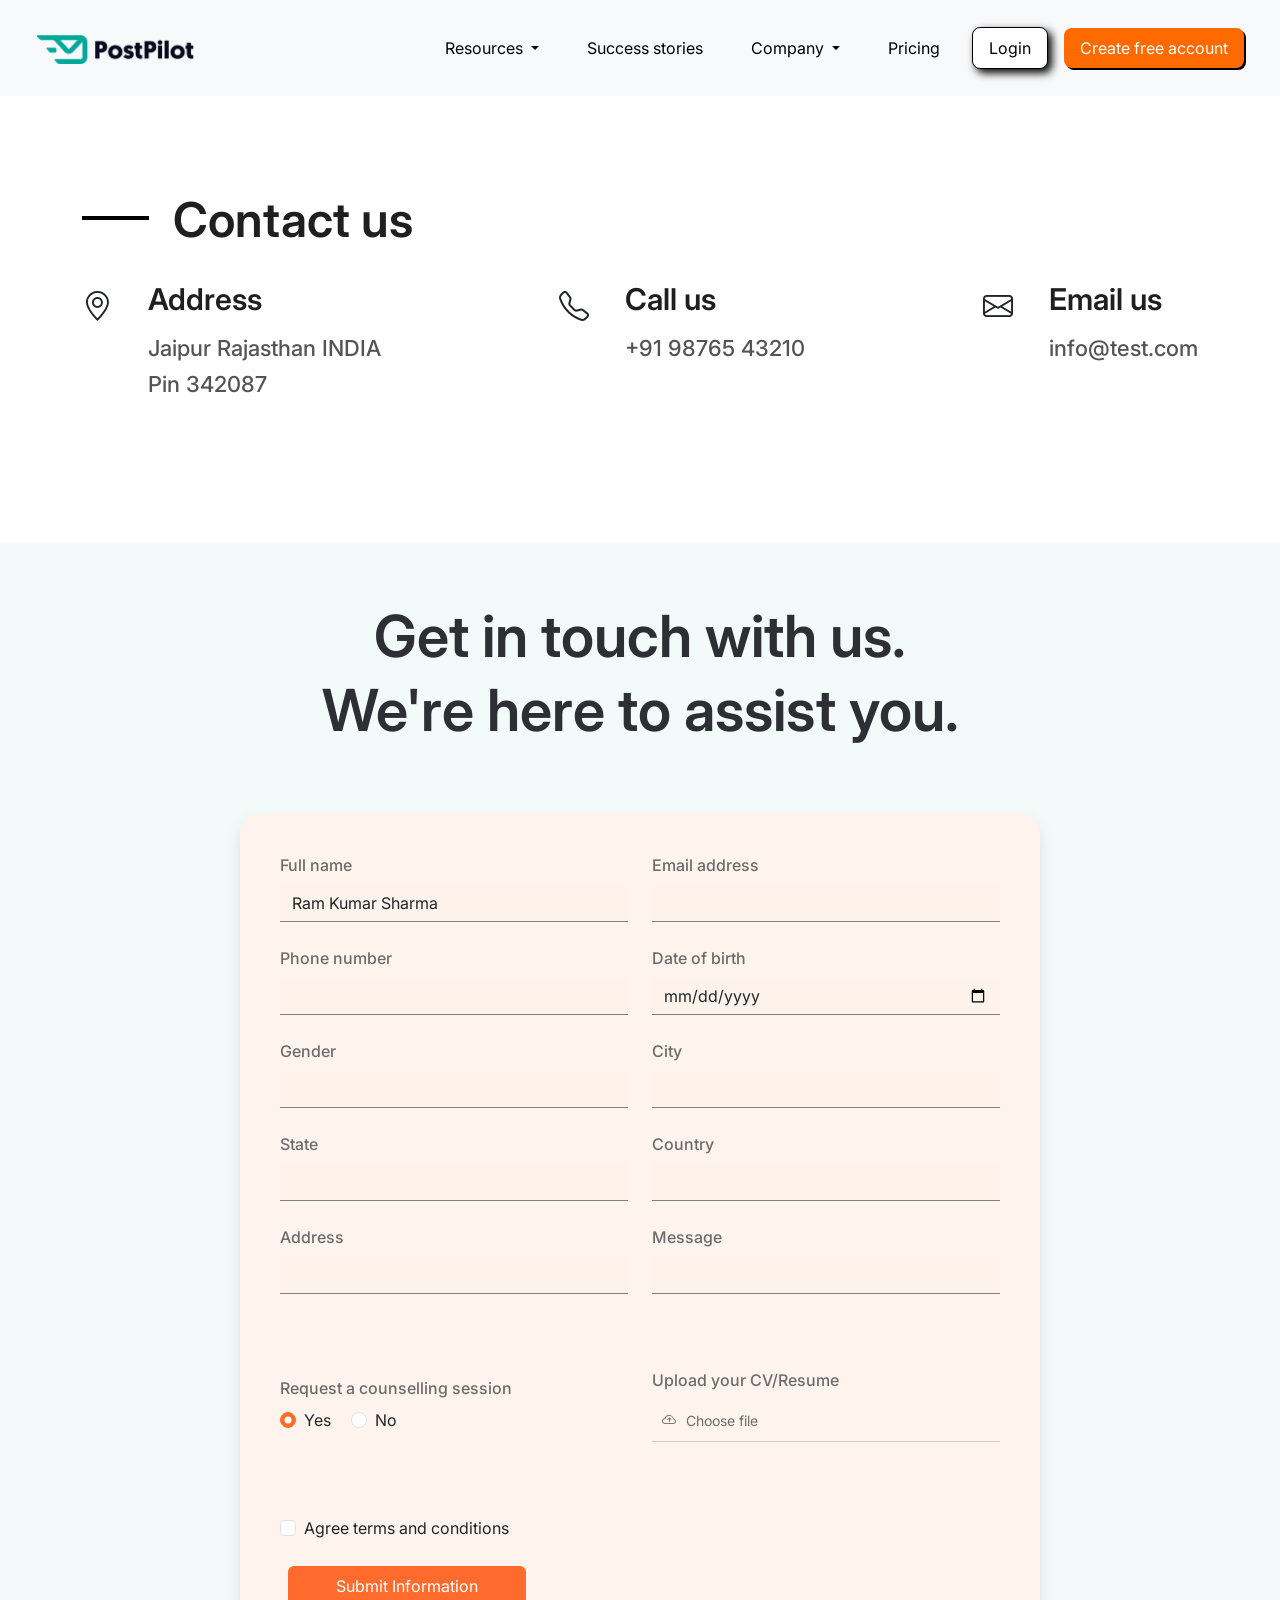
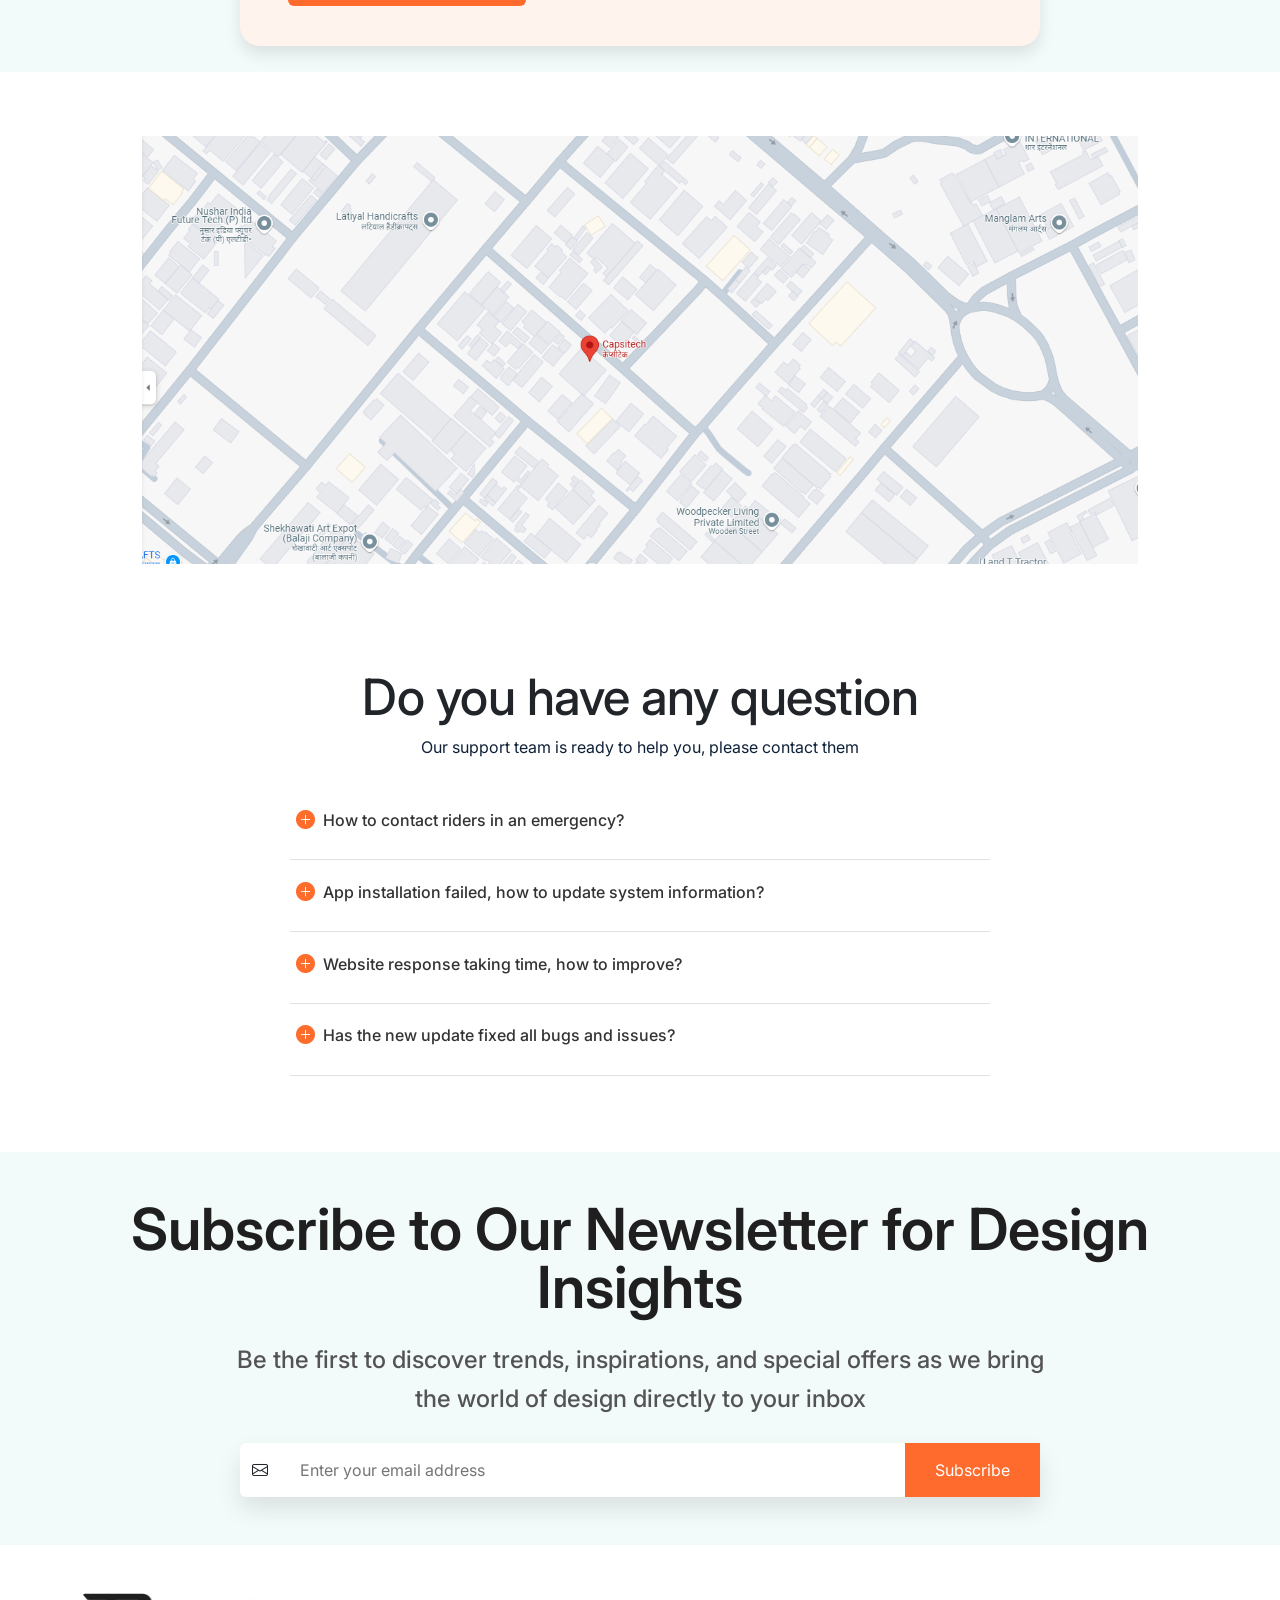
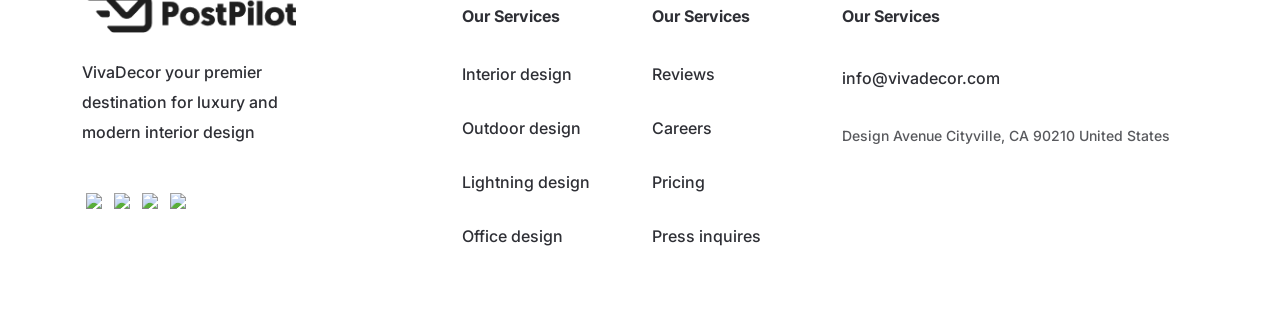
==== commit 59708734: "Update contactus.html" ====
--- a/capsitech/contactus.html
+++ b/capsitech/contactus.html
@@ -186,7 +186,7 @@
             </div>
           </div>
           <div class="col-12 mx-2 mt-4">
-            <button type="submit" class="btn btn-submit py-2 px-5 border-0">Submit Information</button>
+            <button type="submit" class="btn btn-submit py-2 px-5 border-0 form-submit-btn">Submit Information</button>
           </div>
         </div>
       </form>
@@ -229,7 +229,7 @@
                 Website response taking time, how to improve?
               </button>
               <div class="faq-answer">
-                Make sure your internet connection is stable. You can also try clearing the cache and reloading the page.
+                Get your blood tests delivered at the home collect a sample from management news. Get your blood tests delivered at the home collect a sample from management news. Get your blood tests delivered at the home collect a sample from management news. Get your blood tests delivered at the home.
               </div>
             </div>
       
@@ -254,10 +254,7 @@
       <h4 class="text2-sectionc4 text-center py-3">Be the first to discover trends, inspirations, and special offers as we bring the world of design directly to your inbox</h4>
       <form class="newsletter-form">
         <span class="input-group-text bg-white border-0">
-          <svg xmlns="http://www.w3.org/2000/svg" width="20" height="20" fill="#6c757d" class="bi bi-envelope" viewBox="0 0 16 16">
-            <path d="M0 4a2 2 0 0 1 2-2h12a2 2 0 0 1 2 2v.217l-8 4.8-8-4.8V4z"/>
-            <path d="M0 4.697v7.104l5.803-3.48L0 4.697zM6.761 8.83l-6.761 4.062A2 2 0 0 0 2 14h12a2 2 0 0 0 1.999-1.108L9.239 8.83l-.722.433a1 1 0 0 1-1.034 0l-.722-.433zM16 4.697l-5.803 3.624L16 11.801V4.697z"/>
-          </svg>
+          <i class="bi bi-envelope f-12"></i>
         </span>
         <input type="email" placeholder="Enter your email address" required>
         <button type="submit">Subscribe</button>
@@ -269,12 +266,12 @@
       <div class="row justify-content-around ">
         <div class="col-md-4  text-md-left">
           <img src="./task1/images/c-footer-logo.png" width="60%">
-          <p class="text2-section9 py-2">VivaDecor your premier destination for luxury and modern interior design</p>
-          <div>
-            <i class="bi bi-facebook c-logo-size"></i>
-            <i class="bi bi-twitter c-logo-size"></i>
-            <i class="bi bi-instagram c-logo-size"></i>
-            <i class="bi bi-linkedin c-logo-size"></i>
+          <p class="text2-section9 py-4">VivaDecor your premier<br> destination for luxury and<br> modern interior design</p>
+          <div class="">
+            <img src="./task1/images/footer-c-1.png" class="px-1">
+            <img src="./task1/images/footer-c-2.png" class="px-1">
+            <img src="./task1/images/footer-c-3.png" class="px-1">
+            <img src="./task1/images/footer-c-4.png" class="px-1">
           </div>
         </div>
         <div class="col-md-2  text-md-left">
--- a/capsitech/style.css
+++ b/capsitech/style.css
@@ -390,6 +390,9 @@
       background-color: #F3FAFA;
       padding: 100px 0;
     }
+    .section8-color{
+      background-color: #F3FAFA;
+    }
     .text-section8{
       font-family: Inter;
       font-weight: 700;
@@ -446,4 +449,6 @@
     .section9-footer{
       padding-bottom: 0px;
       padding-top: 70px;
-    }+    }
+
+
--- a/capsitech/contactstyle.css
+++ b/capsitech/contactstyle.css
@@ -50,7 +50,13 @@
     color: #2E2F35;
 
 }
-
+.input-set{
+  border: none;
+  border-bottom:1px solid;
+  border-radius: 0%;
+  border-color: #808080;
+  background-color: #FDF3EA;
+}
 .form-container {
     background-color: #fff4ed;
     border-radius: 20px;
@@ -198,4 +204,160 @@
   .c-logo-size{
     font-size: 40px;
     padding: 0px 10px;
-  }+  }
+
+  .faq-title {
+    font-size: 2rem;
+    font-weight: bold;
+  }
+  
+  .faq-subtitle {
+    color: #6c757d;
+    margin-top: 0.5rem;
+  }
+  
+  .faq-list {
+    max-width: 700px;
+  }
+  
+  .faq-item {
+    border-bottom: 1px solid #e0e0e0;
+    padding: 1rem 0;
+  }
+  
+  .faq-question {
+    width: 100%;
+    background: none;
+    border: none;
+    font-size: 1rem;
+    text-align: left;
+    display: flex;
+    align-items: center;
+    gap: 0.5rem;
+    font-weight: 500;
+    cursor: pointer;
+  }
+  
+  .faq-answer {
+    margin-top: 0.5rem;
+    font-size: 0.95rem;
+    color: #4a4a4a;
+    line-height: 1.5;
+  }
+  
+  .icon {
+    color: orange;
+  }
+
+  
+  .faq-section {
+    padding: 60px 20px;
+  }
+
+  .faq-list {
+    max-width: 700px;
+    margin: 40px auto 0;
+  }
+
+  .faq-item {
+    border-bottom: 1px solid #e0e0e0;
+    padding: 16px 0;
+  }
+
+  .faq-question {
+    width: 100%;
+    background: none;
+    border: none;
+    font-size: 1rem;
+    text-align: left;
+    display: flex;
+    align-items: center;
+    gap: 8px;
+    font-weight: 500;
+    cursor: pointer;
+    color: #333;
+  }
+
+  .faq-answer {
+    margin-top: 8px;
+    
+    font-size: 0.95rem;
+    color: #4a4a4a;
+    line-height: 1.5;
+    height: 0;
+    opacity: 0;
+    overflow: hidden;
+    transition: all 0.3s ease;
+  }
+
+  .faq-item.active .faq-answer {
+    height: auto;
+    opacity: 1;
+    padding: 10px 40px;
+  }
+
+  .icon {
+    color: #FF6D2C;
+    font-size: 1.2rem;
+  }
+
+  @media (max-width: 768px) {
+    .faq-title {
+      font-size: 1.5rem;
+    }
+
+    .faq-subtitle {
+      font-size: 0.85rem;
+    }
+
+    .faq-question {
+      font-size: 0.95rem;
+    }
+  }
+
+  @media (max-width: 480px) {
+    .faq-title {
+      font-size: 1.2rem;
+    }
+
+    .faq-subtitle {
+      font-size: 0.75rem;
+    }
+
+    .faq-question {
+      font-size: 0.9rem;
+    }
+  }
+
+
+  .upload-container {
+    max-width: 400px;
+    margin: 50px auto;
+  }
+
+  .form-label {
+    color: #6c6c6c;
+    font-weight: 500;
+  }
+
+  .custom-file-upload {
+    display: flex;
+    align-items: center;
+    padding: 10px;
+    border-bottom: 1px solid #ccc;
+    color: #6c6c6c;
+    cursor: pointer;
+    font-size: 14px;
+  }
+
+  .custom-file-upload:hover {
+    background-color: #f2f2f2;
+  }
+
+  .custom-file-upload i {
+    margin-right: 10px;
+  }
+
+  input[type="file"] {
+    display: none;
+  }
